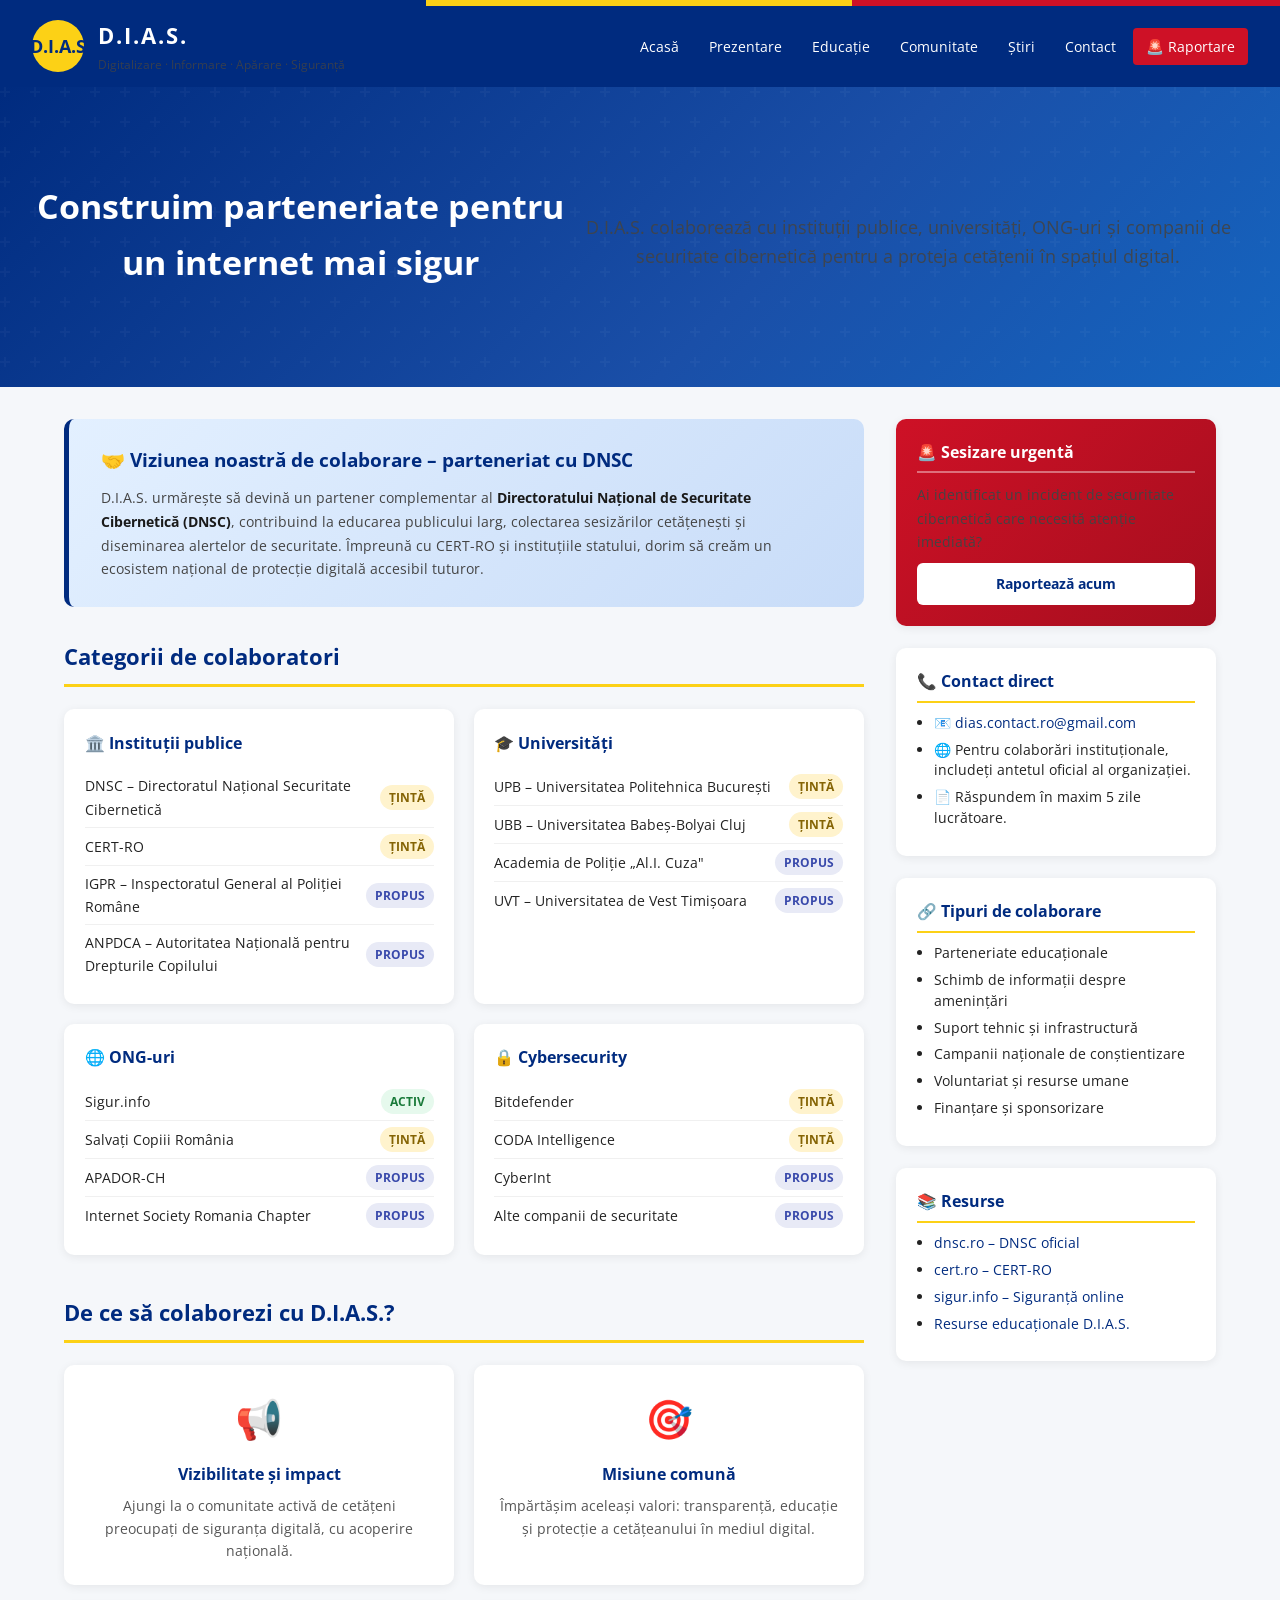
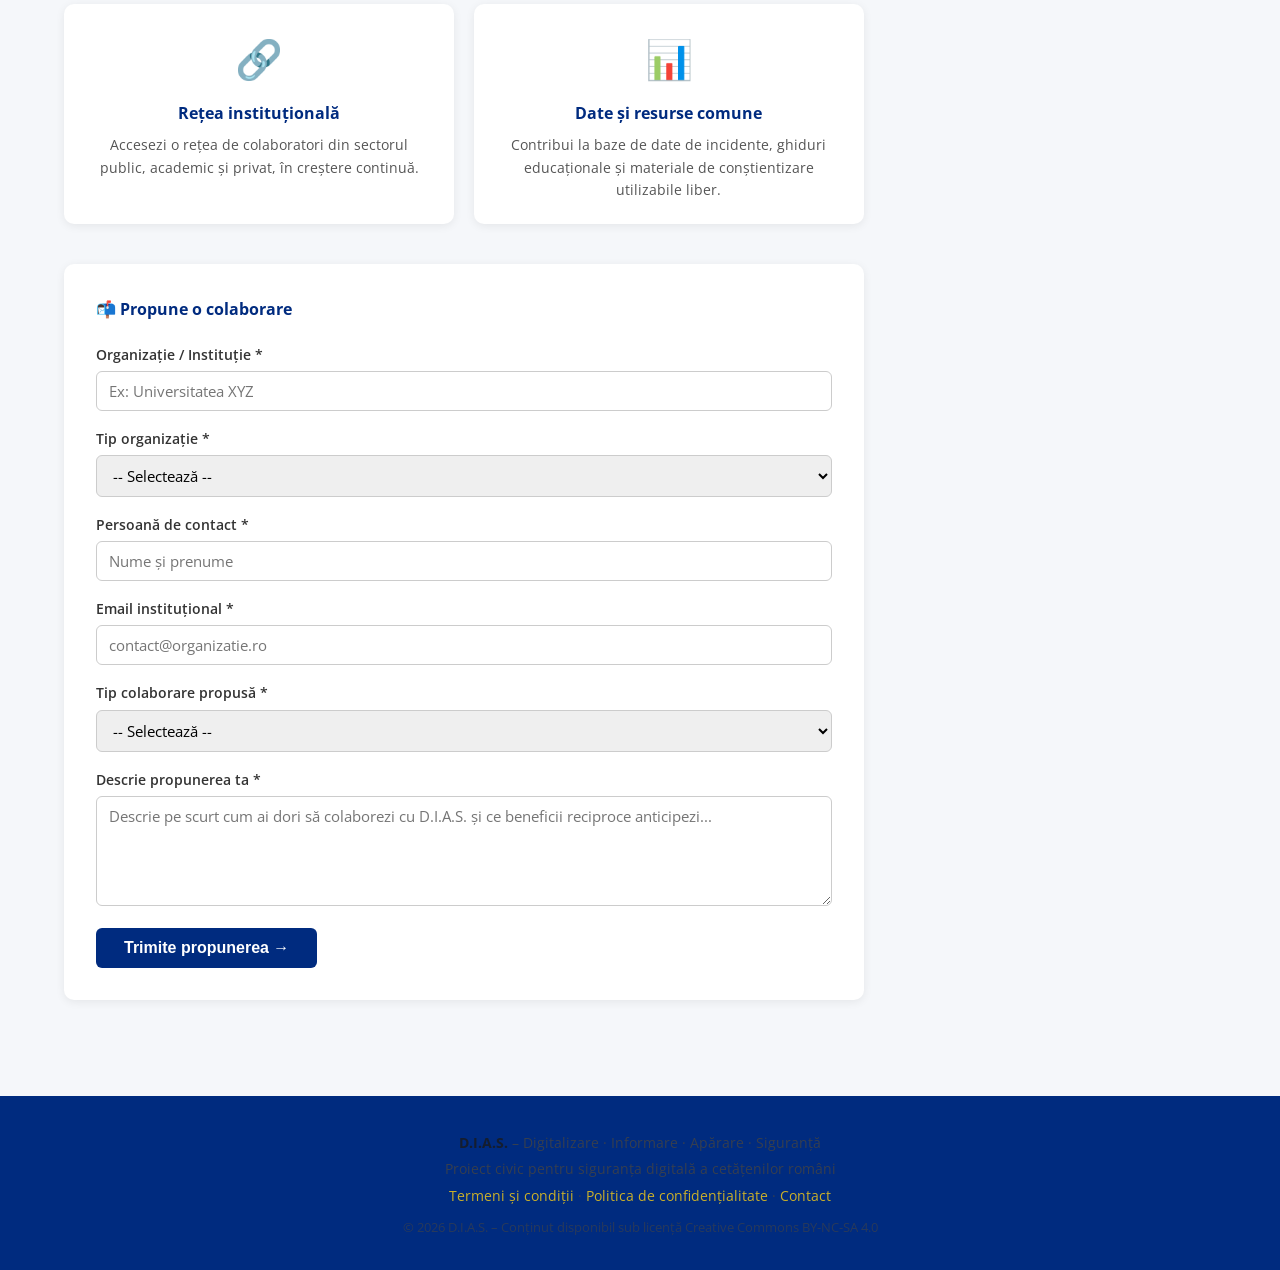
==== colaborari.html @ 6ba21ddb "Add files via upload" ====
<!DOCTYPE html>
<html lang="ro">
<head>
  <meta charset="UTF-8" />
  <meta name="viewport" content="width=device-width, initial-scale=1.0" />
  <title>Colaborări – D.I.A.S.</title>
  <link rel="stylesheet" href="style.css" />
  <link href="https://fonts.googleapis.com/css2?family=Open+Sans:wght@400;600;700&display=swap" rel="stylesheet" />
  <style>
    body { font-family: 'Open Sans', sans-serif; margin: 0; background: #f5f7fa; color: #222; }
    /* ===== HEADER ===== */
    .tricolor-bar { height: 6px; background: linear-gradient(to right, #002B7F 33.3%, #FCD116 33.3% 66.6%, #CE1126 66.6%); }
    header { background: #002B7F; color: #fff; padding: 0 2rem; display: flex; align-items: center; justify-content: space-between; flex-wrap: wrap; }
    .logo-area { display: flex; align-items: center; gap: 14px; padding: 12px 0; }
    .logo-icon { width: 52px; height: 52px; background: #FCD116; border-radius: 50%; display: flex; align-items: center; justify-content: center; font-weight: 700; font-size: 1.1rem; color: #002B7F; }
    .logo-text h1 { margin: 0; font-size: 1.4rem; letter-spacing: 2px; }
    .logo-text p { margin: 0; font-size: 0.75rem; opacity: .8; }
    nav { display: flex; flex-wrap: wrap; gap: 4px; padding: 10px 0; }
    nav a { color: #fff; text-decoration: none; padding: 7px 13px; border-radius: 4px; font-size: 0.9rem; transition: background .2s; }
    nav a:hover, nav a.active { background: rgba(255,255,255,0.15); }
    nav a.nav-report { background: #CE1126; border-radius: 4px; }
    nav a.nav-report:hover { background: #a50e1e; }
    /* ===== HERO ===== */
    .hero { background: linear-gradient(135deg, #002B7F 0%, #1a4fa8 60%, #1565c0 100%); color: #fff; padding: 60px 2rem 50px; text-align: center; }
    .hero h2 { font-size: 2.1rem; margin: 0 0 14px; }
    .hero p { font-size: 1.1rem; opacity: .88; max-width: 680px; margin: 0 auto; }
    /* ===== LAYOUT ===== */
    .page-wrap { max-width: 1200px; margin: 0 auto; padding: 2rem 1.5rem; display: grid; grid-template-columns: 1fr 320px; gap: 2rem; }
    @media(max-width:900px){ .page-wrap { grid-template-columns: 1fr; } }
    /* ===== INTRO DNSC ===== */
    .dnsc-box { background: linear-gradient(135deg, #e3f0ff 0%, #c8dcf8 100%); border-left: 5px solid #002B7F; border-radius: 10px; padding: 1.6rem 2rem; margin-bottom: 2rem; }
    .dnsc-box h3 { color: #002B7F; margin: 0 0 10px; font-size: 1.2rem; }
    .dnsc-box p { margin: 0; line-height: 1.7; }
    /* ===== GRID CATEGORII ===== */
    .section-title { font-size: 1.4rem; font-weight: 700; color: #002B7F; border-bottom: 3px solid #FCD116; padding-bottom: 8px; margin-bottom: 1.4rem; }
    .cat-grid { display: grid; grid-template-columns: repeat(2, 1fr); gap: 1.2rem; margin-bottom: 2.5rem; }
    @media(max-width:640px){ .cat-grid { grid-template-columns: 1fr; } }
    .cat-card { background: #fff; border-radius: 10px; padding: 1.3rem; box-shadow: 0 2px 10px rgba(0,0,0,.07); }
    .cat-card h4 { margin: 0 0 12px; color: #002B7F; font-size: 1rem; display: flex; align-items: center; gap: 8px; }
    .cat-item { display: flex; justify-content: space-between; align-items: center; padding: 6px 0; border-bottom: 1px solid #f0f0f0; font-size: 0.88rem; }
    .cat-item:last-child { border-bottom: none; }
    .badge { font-size: 0.72rem; font-weight: 700; padding: 3px 9px; border-radius: 20px; text-transform: uppercase; }
    .badge-activ { background: #e6f9ed; color: #1a7a3a; }
    .badge-tinta { background: #fff3cd; color: #856404; }
    .badge-propus { background: #e8eaf6; color: #3949ab; }
    /* ===== MOTIVE ===== */
    .motiv-grid { display: grid; grid-template-columns: repeat(2, 1fr); gap: 1.2rem; margin-bottom: 2.5rem; }
    @media(max-width:640px){ .motiv-grid { grid-template-columns: 1fr; } }
    .motiv-card { background: #fff; border-radius: 10px; padding: 1.4rem; box-shadow: 0 2px 10px rgba(0,0,0,.07); text-align: center; }
    .motiv-card .icon { font-size: 2.4rem; margin-bottom: 10px; }
    .motiv-card h4 { margin: 0 0 8px; color: #002B7F; font-size: 1rem; }
    .motiv-card p { margin: 0; font-size: 0.88rem; line-height: 1.6; color: #555; }
    /* ===== FORMULAR ===== */
    .form-card { background: #fff; border-radius: 10px; padding: 2rem; box-shadow: 0 2px 10px rgba(0,0,0,.07); margin-bottom: 2rem; }
    .form-card h3 { margin: 0 0 1.2rem; color: #002B7F; }
    .form-row { margin-bottom: 1rem; }
    .form-row label { display: block; font-size: 0.88rem; font-weight: 600; margin-bottom: 5px; color: #333; }
    .form-row input, .form-row select, .form-row textarea { width: 100%; box-sizing: border-box; padding: 9px 12px; border: 1.5px solid #ccc; border-radius: 6px; font-size: 0.92rem; font-family: inherit; transition: border-color .2s; }
    .form-row input:focus, .form-row select:focus, .form-row textarea:focus { outline: none; border-color: #002B7F; }
    .form-row textarea { resize: vertical; min-height: 110px; }
    .btn-submit { background: #002B7F; color: #fff; border: none; padding: 11px 28px; border-radius: 6px; font-size: 1rem; font-weight: 600; cursor: pointer; transition: background .2s; }
    .btn-submit:hover { background: #1a4fa8; }
    /* ===== SIDEBAR ===== */
    .sidebar-widget { background: #fff; border-radius: 10px; padding: 1.3rem; box-shadow: 0 2px 10px rgba(0,0,0,.07); margin-bottom: 1.4rem; }
    .sidebar-widget h4 { margin: 0 0 10px; font-size: 0.98rem; color: #002B7F; border-bottom: 2px solid #FCD116; padding-bottom: 6px; }
    .widget-urgent { background: linear-gradient(135deg, #CE1126, #a50e1e); color: #fff; }
    .widget-urgent h4 { color: #fff; border-color: rgba(255,255,255,.4); }
    .widget-urgent p { margin: 0 0 10px; font-size: 0.88rem; }
    .btn-urgent { display: block; background: #fff; color: #CE1126; text-align: center; padding: 9px; border-radius: 6px; font-weight: 700; text-decoration: none; font-size: 0.9rem; }
    .sidebar-widget ul { margin: 0; padding: 0 0 0 1.1rem; }
    .sidebar-widget ul li { font-size: 0.87rem; margin-bottom: 6px; line-height: 1.5; }
    .sidebar-widget a { color: #002B7F; }
    /* ===== FOOTER ===== */
    footer { background: #002B7F; color: #fff; text-align: center; padding: 2rem 1rem; margin-top: 2rem; }
    footer p { margin: 4px 0; font-size: 0.85rem; opacity: .8; }
    footer a { color: #FCD116; text-decoration: none; }
  </style>
</head>
<body>
  <div class="tricolor-bar"></div>
  <header>
    <div class="logo-area">
      <div class="logo-icon">D.I.A.S</div>
      <div class="logo-text">
        <h1>D.I.A.S.</h1>
        <p>Digitalizare · Informare · Apărare · Siguranță</p>
      </div>
    </div>
    <nav>
      <a href="index.html">Acasă</a>
      <a href="prezentare.html">Prezentare</a>
      <a href="educatie.html">Educație</a>
      <a href="comunitate.html">Comunitate</a>
      <a href="stiri.html">Știri</a>
      <a href="contact.html">Contact</a>
      <a href="raportare.html" class="nav-report">🚨 Raportare</a>
    </nav>
  </header>

  <div class="hero">
    <h2>Construim parteneriate pentru un internet mai sigur</h2>
    <p>D.I.A.S. colaborează cu instituții publice, universități, ONG-uri și companii de securitate cibernetică pentru a proteja cetățenii în spațiul digital.</p>
  </div>

  <div class="page-wrap">
    <!-- MAIN -->
    <main>
      <!-- Intro DNSC -->
      <div class="dnsc-box">
        <h3>🤝 Viziunea noastră de colaborare – parteneriat cu DNSC</h3>
        <p>D.I.A.S. urmărește să devină un partener complementar al <strong>Directoratului Național de Securitate Cibernetică (DNSC)</strong>, contribuind la educarea publicului larg, colectarea sesizărilor cetățenești și diseminarea alertelor de securitate. Împreună cu CERT-RO și instituțiile statului, dorim să creăm un ecosistem național de protecție digitală accesibil tuturor.</p>
      </div>

      <!-- Grid Categorii Colaboratori -->
      <h2 class="section-title">Categorii de colaboratori</h2>
      <div class="cat-grid">
        <!-- Institutii publice -->
        <div class="cat-card">
          <h4>🏛️ Instituții publice</h4>
          <div class="cat-item"><span>DNSC – Directoratul Național Securitate Cibernetică</span><span class="badge badge-tinta">Țintă</span></div>
          <div class="cat-item"><span>CERT-RO</span><span class="badge badge-tinta">Țintă</span></div>
          <div class="cat-item"><span>IGPR – Inspectoratul General al Poliției Române</span><span class="badge badge-propus">Propus</span></div>
          <div class="cat-item"><span>ANPDCA – Autoritatea Națională pentru Drepturile Copilului</span><span class="badge badge-propus">Propus</span></div>
        </div>
        <!-- Universitati -->
        <div class="cat-card">
          <h4>🎓 Universități</h4>
          <div class="cat-item"><span>UPB – Universitatea Politehnica București</span><span class="badge badge-tinta">Țintă</span></div>
          <div class="cat-item"><span>UBB – Universitatea Babeș-Bolyai Cluj</span><span class="badge badge-tinta">Țintă</span></div>
          <div class="cat-item"><span>Academia de Poliție „Al.I. Cuza"</span><span class="badge badge-propus">Propus</span></div>
          <div class="cat-item"><span>UVT – Universitatea de Vest Timișoara</span><span class="badge badge-propus">Propus</span></div>
        </div>
        <!-- ONG-uri -->
        <div class="cat-card">
          <h4>🌐 ONG-uri</h4>
          <div class="cat-item"><span>Sigur.info</span><span class="badge badge-activ">Activ</span></div>
          <div class="cat-item"><span>Salvați Copiii România</span><span class="badge badge-tinta">Țintă</span></div>
          <div class="cat-item"><span>APADOR-CH</span><span class="badge badge-propus">Propus</span></div>
          <div class="cat-item"><span>Internet Society Romania Chapter</span><span class="badge badge-propus">Propus</span></div>
        </div>
        <!-- Cybersecurity -->
        <div class="cat-card">
          <h4>🔒 Cybersecurity</h4>
          <div class="cat-item"><span>Bitdefender</span><span class="badge badge-tinta">Țintă</span></div>
          <div class="cat-item"><span>CODA Intelligence</span><span class="badge badge-tinta">Țintă</span></div>
          <div class="cat-item"><span>CyberInt</span><span class="badge badge-propus">Propus</span></div>
          <div class="cat-item"><span>Alte companii de securitate</span><span class="badge badge-propus">Propus</span></div>
        </div>
      </div>

      <!-- Motive sa colaborezi -->
      <h2 class="section-title">De ce să colaborezi cu D.I.A.S.?</h2>
      <div class="motiv-grid">
        <div class="motiv-card">
          <div class="icon">📢</div>
          <h4>Vizibilitate și impact</h4>
          <p>Ajungi la o comunitate activă de cetățeni preocupați de siguranța digitală, cu acoperire națională.</p>
        </div>
        <div class="motiv-card">
          <div class="icon">🎯</div>
          <h4>Misiune comună</h4>
          <p>Împărtășim aceleași valori: transparență, educație și protecție a cetățeanului în mediul digital.</p>
        </div>
        <div class="motiv-card">
          <div class="icon">🔗</div>
          <h4>Rețea instituțională</h4>
          <p>Accesezi o rețea de colaboratori din sectorul public, academic și privat, în creștere continuă.</p>
        </div>
        <div class="motiv-card">
          <div class="icon">📊</div>
          <h4>Date și resurse comune</h4>
          <p>Contribui la baze de date de incidente, ghiduri educaționale și materiale de conștientizare utilizabile liber.</p>
        </div>
      </div>

      <!-- Formular -->
      <div class="form-card">
        <h3>📬 Propune o colaborare</h3>
        <form action="mailto:dias.contact.ro@gmail.com" method="post" enctype="text/plain">
          <div class="form-row">
            <label for="org">Organizație / Instituție *</label>
            <input type="text" id="org" name="organizatie" placeholder="Ex: Universitatea XYZ" required />
          </div>
          <div class="form-row">
            <label for="tip-org">Tip organizație *</label>
            <select id="tip-org" name="tip_organizatie" required>
              <option value="">-- Selectează --</option>
              <option>Instituție publică</option>
              <option>Universitate / Instituție academică</option>
              <option>ONG / Asociație</option>
              <option>Companie privată – Cybersecurity</option>
              <option>Companie privată – Alt domeniu</option>
              <option>Media / Presă</option>
              <option>Altele</option>
            </select>
          </div>
          <div class="form-row">
            <label for="persoana">Persoană de contact *</label>
            <input type="text" id="persoana" name="persoana_contact" placeholder="Nume și prenume" required />
          </div>
          <div class="form-row">
            <label for="email">Email instituțional *</label>
            <input type="email" id="email" name="email" placeholder="contact@organizatie.ro" required />
          </div>
          <div class="form-row">
            <label for="tip-col">Tip colaborare propusă *</label>
            <select id="tip-col" name="tip_colaborare" required>
              <option value="">-- Selectează --</option>
              <option>Parteneriat educațional</option>
              <option>Schimb de date / informații</option>
              <option>Suport tehnic</option>
              <option>Campanii de conștientizare</option>
              <option>Finanțare / Sponsorizare</option>
              <option>Voluntariat / Resurse umane</option>
              <option>Altele</option>
            </select>
          </div>
          <div class="form-row">
            <label for="descriere">Descrie propunerea ta *</label>
            <textarea id="descriere" name="descriere" placeholder="Descrie pe scurt cum ai dori să colaborezi cu D.I.A.S. și ce beneficii reciproce anticipezi..." required></textarea>
          </div>
          <button type="submit" class="btn-submit">Trimite propunerea →</button>
        </form>
      </div>
    </main>

    <!-- SIDEBAR -->
    <aside>
      <div class="sidebar-widget widget-urgent">
        <h4>🚨 Sesizare urgentă</h4>
        <p>Ai identificat un incident de securitate cibernetică care necesită atenție imediată?</p>
        <a href="raportare.html" class="btn-urgent">Raportează acum</a>
      </div>

      <div class="sidebar-widget">
        <h4>📞 Contact direct</h4>
        <ul>
          <li>📧 <a href="mailto:dias.contact.ro@gmail.com">dias.contact.ro@gmail.com</a></li>
          <li>🌐 Pentru colaborări instituționale, includeți antetul oficial al organizației.</li>
          <li>📄 Răspundem în maxim 5 zile lucrătoare.</li>
        </ul>
      </div>

      <div class="sidebar-widget">
        <h4>🔗 Tipuri de colaborare</h4>
        <ul>
          <li>Parteneriate educaționale</li>
          <li>Schimb de informații despre amenințări</li>
          <li>Suport tehnic și infrastructură</li>
          <li>Campanii naționale de conștientizare</li>
          <li>Voluntariat și resurse umane</li>
          <li>Finanțare și sponsorizare</li>
        </ul>
      </div>

      <div class="sidebar-widget">
        <h4>📚 Resurse</h4>
        <ul>
          <li><a href="https://dnsc.ro" target="_blank">dnsc.ro – DNSC oficial</a></li>
          <li><a href="https://cert.ro" target="_blank">cert.ro – CERT-RO</a></li>
          <li><a href="https://sigur.info" target="_blank">sigur.info – Siguranță online</a></li>
          <li><a href="educatie.html">Resurse educaționale D.I.A.S.</a></li>
        </ul>
      </div>
    </aside>
  </div>

  <footer>
    <p><strong>D.I.A.S.</strong> – Digitalizare · Informare · Apărare · Siguranță</p>
    <p>Proiect civic pentru siguranța digitală a cetățenilor români</p>
    <p><a href="termeni.html">Termeni și condiții</a> · <a href="confidentialitate.html">Politica de confidențialitate</a> · <a href="contact.html">Contact</a></p>
    <p style="margin-top:10px;opacity:.6;font-size:.8rem;">© 2026 D.I.A.S. – Conținut disponibil sub licență Creative Commons BY-NC-SA 4.0</p>
  </footer>
</body>
</html>
---- style.css ----
/* D.I.A.S. — Design oficial inspirat SRI/DIICOT/IPJ */
*, *::before, *::after { box-sizing: border-box; margin: 0; padding: 0; }

:root {
    --blue:    #003580;
    --blue2:   #002660;
    --blue-l:  #e8f0fb;
    --white:   #ffffff;
    --gray:    #f5f6f8;
    --border:  #dde1e8;
    --text:    #1a1a1a;
    --text2:   #444;
    --text3:   #888;
    --red:     #b91c1c;
    --gold:    #f5a623;
}

html { scroll-behavior: smooth; }
body { font-family: 'Open Sans', sans-serif; background: var(--white); color: var(--text); font-size: 14px; line-height: 1.65; }
.wrap { max-width: 1100px; margin: 0 auto; padding: 0 20px; }
a { color: var(--blue); text-decoration: none; }
a:hover { text-decoration: underline; color: var(--blue2); }
p { color: var(--text2); margin-bottom: 10px; }
p:last-child { margin-bottom: 0; }
strong { font-weight: 700; color: var(--text); }

/* TRICOLOR */
.tricolor { display: flex; height: 5px; }
.tc-blue   { flex: 1; background: #002B7F; }
.tc-yellow { flex: 1; background: #FCD116; }
.tc-red    { flex: 1; background: #CE1126; }

/* HEADER */
.header { background: var(--white); padding: 14px 0; border-bottom: 1px solid var(--border); }
.header-inner { display: flex; align-items: center; justify-content: space-between; gap: 20px; }
.logo { display: flex; align-items: center; gap: 14px; }
.logo img { height: 68px; object-fit: contain; flex-shrink: 0; }
.logo-name { font-size: 20px; font-weight: 700; color: var(--blue); letter-spacing: 1px; line-height: 1; }
.logo-full { font-size: 13px; font-weight: 600; color: var(--text); margin-top: 3px; line-height: 1.3; }
.logo-sub  { font-size: 11px; color: var(--text3); margin-top: 2px; }
.header-sesizare {
    display: inline-block; padding: 8px 20px;
    background: var(--blue); color: #fff;
    font-size: 13px; font-weight: 600; border-radius: 3px;
    white-space: nowrap; transition: background .2s;
}
.header-sesizare:hover { background: var(--blue2); text-decoration: none; color: #fff; }

/* NAV */
.nav { background: var(--blue); }
.nav-inner { display: flex; }
.nav-link {
    display: block; padding: 12px 20px;
    font-size: 13px; font-weight: 600; color: rgba(255,255,255,0.88);
    transition: background .15s; letter-spacing: 0.2px;
}
.nav-link:hover { background: rgba(255,255,255,0.12); color: #fff; text-decoration: none; }
.nav-link.active { background: rgba(255,255,255,0.18); color: #fff; border-bottom: 2px solid #fff; }

/* HERO */
.hero {
    position: relative; min-height: 300px;
    background: linear-gradient(135deg, #002060 0%, #003580 50%, #004aab 100%);
    display: flex; align-items: center; overflow: hidden;
}
.hero::before {
    content: '';
    position: absolute; inset: 0;
    background: url("data:image/svg+xml,%3Csvg width='60' height='60' viewBox='0 0 60 60' xmlns='http://www.w3.org/2000/svg'%3E%3Cg fill='none' fill-rule='evenodd'%3E%3Cg fill='%23ffffff' fill-opacity='0.03'%3E%3Cpath d='M36 34v-4h-2v4h-4v2h4v4h2v-4h4v-2h-4zm0-30V0h-2v4h-4v2h4v4h2V6h4V4h-4zM6 34v-4H4v4H0v2h4v4h2v-4h4v-2H6zM6 4V0H4v4H0v2h4v4h2V6h4V4H6z'/%3E%3C/g%3E%3C/g%3E%3C/svg%3E");
}
.hero-overlay { position: absolute; inset: 0; background: rgba(0,0,0,0.15); }
.hero-content { position: relative; z-index: 1; padding: 60px 20px; }
.hero-content h1 {
    font-size: clamp(22px, 3vw, 36px); font-weight: 700;
    color: #fff; line-height: 1.25; margin-bottom: 10px;
}
.hero-content p { font-size: 15px; color: rgba(255,255,255,0.8); margin-bottom: 24px; font-style: italic; }
.hero-btn {
    display: inline-block; padding: 9px 24px;
    background: transparent; border: 1px solid rgba(255,255,255,0.6);
    color: #fff; font-size: 13px; font-weight: 600; border-radius: 3px;
    transition: all .2s;
}
.hero-btn:hover { background: rgba(255,255,255,0.15); text-decoration: none; }
.hero-dots { position: absolute; bottom: 16px; right: 24px; display: flex; gap: 6px; }
.dot { width: 8px; height: 8px; border-radius: 50%; background: rgba(255,255,255,0.35); }
.dot.active { background: #fff; }

/* URGENTA */
.urgenta-bar {
    background: #fef9e7; border-top: 1px solid #f5c518;
    border-bottom: 1px solid #f5c518; padding: 9px 0;
    font-size: 13px; color: var(--text2);
}
.urgenta-bar strong { color: var(--text); }
.urgenta-bar a { color: var(--blue); font-weight: 600; }

/* PAGE BAR */
.page-bar { background: var(--gray); border-bottom: 1px solid var(--border); padding: 8px 0; }
.page-bar-inner { display: flex; align-items: center; gap: 6px; font-size: 12px; color: var(--text3); }
.page-bar-inner a { color: var(--blue); }
.pb-sep { color: var(--text3); }

/* MAIN LAYOUT */
.main-layout { display: grid; grid-template-columns: 1fr 280px; gap: 28px; padding-top: 28px; padding-bottom: 48px; align-items: start; }

/* CONTENT */
.main-content { display: flex; flex-direction: column; gap: 0; }
.content-block { background: var(--white); border: 1px solid var(--border); padding: 24px; margin-bottom: 20px; }
.content-block:last-child { margin-bottom: 0; }
.block-title {
    font-size: 16px; font-weight: 700; color: var(--blue);
    padding-bottom: 10px; margin-bottom: 16px;
    border-bottom: 2px solid var(--blue);
}
.content-block p { font-size: 14px; color: var(--text2); line-height: 1.75; margin-bottom: 10px; }
.content-list { padding-left: 18px; margin: 0; }
.content-list li { font-size: 14px; color: var(--text2); margin-bottom: 7px; line-height: 1.6; }
.view-all { display: inline-block; margin-top: 14px; font-size: 13px; font-weight: 600; color: var(--blue); }

/* NEWS */
.news-items { display: flex; flex-direction: column; }
.news-row {
    display: flex; align-items: flex-start; gap: 14px;
    padding: 14px 0; border-bottom: 1px solid var(--border);
    transition: background .15s; cursor: pointer;
    text-decoration: none; margin: 0 -24px; padding-left: 24px; padding-right: 24px;
}
.news-row:last-child { border-bottom: none; }
.news-row:hover { background: var(--blue-l); text-decoration: none; }
.news-row-date { font-size: 11px; color: var(--text3); white-space: nowrap; min-width: 68px; padding-top: 2px; }
.news-row-title { font-size: 13px; font-weight: 700; color: var(--blue); margin-bottom: 3px; }
.news-row-desc { font-size: 12px; color: var(--text2); line-height: 1.5; }
.news-row-arrow { font-size: 20px; color: var(--text3); margin-left: auto; flex-shrink: 0; padding-left: 8px; }

/* ARTICLE */
.article { padding-bottom: 24px; margin-bottom: 24px; border-bottom: 1px solid var(--border); }
.article:last-child { border-bottom: none; padding-bottom: 0; margin-bottom: 0; }
.article-meta { display: flex; align-items: center; gap: 10px; margin-bottom: 6px; }
.article-date { font-size: 11px; color: var(--text3); text-transform: uppercase; letter-spacing: 0.5px; }
.article-cat { font-size: 10px; font-weight: 700; text-transform: uppercase; letter-spacing: 1px; color: var(--white); background: var(--blue); padding: 2px 8px; border-radius: 2px; }
.article-title { font-size: 16px; font-weight: 700; color: var(--text); margin-bottom: 10px; line-height: 1.35; }
.article p { font-size: 14px; color: var(--text2); line-height: 1.75; margin-bottom: 8px; }

/* FORM */
.form-embed { border: 1px solid var(--border); margin-top: 16px; background: var(--white); }
.form-embed iframe { display: block; }

/* SIDEBAR */
.sidebar { display: flex; flex-direction: column; gap: 16px; }
.side-widget { background: var(--white); border: 1px solid var(--border); }
.side-widget-title {
    background: var(--blue); color: #fff;
    font-size: 13px; font-weight: 700; padding: 9px 14px;
    letter-spacing: 0.3px;
}
.side-widget > p,
.side-widget > a,
.side-widget > ul,
.side-widget > div { padding: 12px 14px 0; }
.side-widget > *:last-child { padding-bottom: 14px; }
.side-widget p { font-size: 13px; color: var(--text2); line-height: 1.6; }
.side-btn {
    display: block; text-align: center; margin: 10px 14px 14px;
    padding: 9px; background: var(--blue); color: #fff;
    font-size: 13px; font-weight: 600; border-radius: 2px;
    transition: background .2s;
}
.side-btn:hover { background: var(--blue2); text-decoration: none; color: #fff; }
.side-info-row { display: flex; gap: 10px; padding: 10px 14px 0; font-size: 13px; align-items: flex-start; }
.si-label { color: var(--text3); white-space: nowrap; min-width: 48px; padding-top: 1px; }
.side-info-row a { color: var(--blue); line-height: 1.4; }
.side-links { list-style: none; padding: 10px 14px 14px; }
.side-links li { border-bottom: 1px solid var(--border); }
.side-links li:last-child { border-bottom: none; }
.side-links a { display: block; padding: 7px 0; font-size: 13px; color: var(--blue); }
.side-links a:hover { text-decoration: underline; }
.urgent-widget .side-widget-title { background: #b91c1c; }
.urgent-widget p { color: var(--text2); }

/* FOOTER */
.footer { background: #1a2035; margin-top: 0; }
.footer-top { padding: 36px 0; border-bottom: 1px solid rgba(255,255,255,0.08); }
.footer-top-inner { display: grid; grid-template-columns: 2fr 1fr 1fr 1.5fr; gap: 32px; }
.footer-brand { display: flex; align-items: center; gap: 14px; }
.footer-logo { height: 52px; object-fit: contain; }
.footer-brand-name { font-size: 18px; font-weight: 700; color: #fff; letter-spacing: 1px; }
.footer-brand-sub { font-size: 11px; color: #8899bb; margin-top: 3px; line-height: 1.4; }
.footer-nav { display: flex; flex-direction: column; }
.footer-nav-title { font-size: 11px; font-weight: 700; text-transform: uppercase; letter-spacing: 1.5px; color: #aabbcc; margin-bottom: 12px; }
.footer-nav a { font-size: 13px; color: #7788aa; padding: 3px 0; transition: color .15s; }
.footer-nav a:hover { color: #fff; text-decoration: none; }
.footer-nav p { font-size: 12px; color: #556677; line-height: 1.6; }
.footer-nav strong { color: #8899aa; }
.footer-bottom { padding: 12px 0; }
.footer-bottom-inner { display: flex; justify-content: space-between; font-size: 12px; color: #445566; }

.footer-social { display: flex; gap: 14px; margin-top: 14px; }
.footer-social a { color: #7788aa; transition: color .2s; display: flex; text-decoration: none; }
.footer-social a:hover { color: #fff; }
.footer-social svg { width: 20px; height: 20px; }

.empty-msg { padding: 24px; text-align: center; color: #888; font-size: 14px; }
.loading { padding: 16px 0; color: #888; font-size: 13px; }
@media (max-width: 900px) {
    .main-layout { grid-template-columns: 1fr; }
    .sidebar { display: grid; grid-template-columns: 1fr 1fr; }
    .footer-top-inner { grid-template-columns: 1fr 1fr; }
    .hero-content h1 { font-size: 22px; }
}
@media (max-width: 600px) {
    .logo img { height: 48px; }
    .logo-full { font-size: 12px; }
    .nav-link { padding: 10px 12px; font-size: 12px; }
    .sidebar { grid-template-columns: 1fr; }
    .footer-top-inner { grid-template-columns: 1fr; gap: 20px; }
    .footer-bottom-inner { flex-direction: column; gap: 4px; }
    .header-sesizare { font-size: 12px; padding: 7px 14px; }
}

/* ── HERO ACTUALIZAT ─────────────────────────────────── */
.hero-badge {
    display: inline-block;
    background: rgba(255,255,255,0.12);
    border: 1px solid rgba(255,255,255,0.25);
    color: rgba(255,255,255,0.85);
    font-size: 11px; font-weight: 700;
    letter-spacing: 2px; text-transform: uppercase;
    padding: 5px 14px; border-radius: 2px;
    margin-bottom: 16px;
}
.hero-btns { display: flex; gap: 12px; flex-wrap: wrap; margin-top: 24px; }
.hero-btn-primary {
    display: inline-block; padding: 11px 28px;
    background: #fff; color: var(--blue);
    font-size: 13px; font-weight: 700; border-radius: 3px;
    transition: all .2s;
}
.hero-btn-primary:hover { background: #e8f0fb; text-decoration: none; color: var(--blue); }
.hero-btn-sec {
    display: inline-block; padding: 11px 28px;
    background: transparent; border: 1px solid rgba(255,255,255,0.5);
    color: #fff; font-size: 13px; font-weight: 600; border-radius: 3px;
    transition: all .2s;
}
.hero-btn-sec:hover { background: rgba(255,255,255,0.12); text-decoration: none; color: #fff; }

/* ── STATISTICI ──────────────────────────────────────── */
.stats-section {
    background: var(--blue);
    padding: 28px 0;
    border-bottom: 3px solid var(--gold);
}
.stats-grid {
    display: grid;
    grid-template-columns: repeat(4, 1fr);
    gap: 0;
}
.stat-card {
    text-align: center;
    padding: 16px 20px;
    border-right: 1px solid rgba(255,255,255,0.15);
}
.stat-card:last-child { border-right: none; }
.stat-number {
    font-size: 2.4rem; font-weight: 800;
    color: #fff; line-height: 1;
    font-variant-numeric: tabular-nums;
}
.stat-label {
    font-size: 13px; font-weight: 600;
    color: rgba(255,255,255,0.85);
    margin-top: 6px;
}
.stat-sub {
    font-size: 11px; color: rgba(255,255,255,0.5);
    margin-top: 3px;
}

/* ── DOMENII GRID ────────────────────────────────────── */
.domenii-grid {
    display: grid;
    grid-template-columns: repeat(3, 1fr);
    gap: 14px;
    margin-top: 4px;
}
.domeniu-card {
    border: 1px solid var(--border);
    padding: 16px 14px;
    background: var(--gray);
    transition: border-color .2s, background .2s;
}
.domeniu-card:hover {
    border-color: var(--blue);
    background: var(--blue-l);
}
.domeniu-icon { font-size: 1.6rem; margin-bottom: 8px; }
.domeniu-title { font-size: 13px; font-weight: 700; color: var(--blue); margin-bottom: 5px; }
.domeniu-desc { font-size: 12px; color: var(--text2); line-height: 1.5; }

/* ── STEPS ───────────────────────────────────────────── */
.steps-list { display: flex; flex-direction: column; gap: 0; }
.step {
    display: flex; align-items: flex-start; gap: 16px;
    padding: 16px 0;
    border-bottom: 1px solid var(--border);
}
.step:last-child { border-bottom: none; padding-bottom: 0; }
.step-num {
    font-size: 1.6rem; font-weight: 800;
    color: var(--blue); opacity: 0.25;
    min-width: 36px; line-height: 1;
    flex-shrink: 0;
}
.step-title { font-size: 14px; font-weight: 700; color: var(--text); margin-bottom: 4px; }
.step-desc { font-size: 13px; color: var(--text2); line-height: 1.6; margin: 0; }

/* ── STATUS WIDGET ───────────────────────────────────── */
.status-list { padding: 10px 14px 14px; display: flex; flex-direction: column; gap: 8px; }
.status-row { display: flex; align-items: center; gap: 9px; font-size: 13px; color: var(--text2); }
.status-dot {
    width: 9px; height: 9px; border-radius: 50%; flex-shrink: 0;
}
.status-dot.green { background: #16a34a; box-shadow: 0 0 5px rgba(22,163,74,0.5); }
.status-dot.yellow { background: #d97706; box-shadow: 0 0 5px rgba(217,119,6,0.5); }
.status-dot.red { background: #dc2626; box-shadow: 0 0 5px rgba(220,38,38,0.5); }
.status-text { font-weight: 600; }

/* ── RESPONSIVE ──────────────────────────────────────── */
@media (max-width: 900px) {
    .stats-grid { grid-template-columns: repeat(2, 1fr); }
    .domenii-grid { grid-template-columns: repeat(2, 1fr); }
}
@media (max-width: 600px) {
    .stats-grid { grid-template-columns: repeat(2, 1fr); }
    .domenii-grid { grid-template-columns: 1fr; }
    .hero-btns { flex-direction: column; }
    .hero-btn-primary, .hero-btn-sec { text-align: center; }
}

/* ── ALERTE BAR ──────────────────────────────────────── */
.alerte-bar {
    background: #1a0000;
    border-bottom: 1px solid #7f1d1d;
    padding: 7px 0;
    overflow: hidden;
}
.alerte-inner {
    display: flex; align-items: center; gap: 14px;
    font-size: 12px;
}
.alerte-label {
    font-weight: 800; color: #fca5a5;
    white-space: nowrap; flex-shrink: 0;
    letter-spacing: 0.5px;
}
.alerte-ticker {
    flex: 1; overflow: hidden;
    display: flex; gap: 40px;
    color: rgba(252,165,165,0.75);
    animation: ticker 18s linear infinite;
    white-space: nowrap;
}
@keyframes ticker {
    0%   { transform: translateX(0); }
    100% { transform: translateX(-50%); }
}
.alerte-link {
    white-space: nowrap; flex-shrink: 0;
    color: #fca5a5; font-weight: 700;
    font-size: 12px; text-decoration: none;
}
.alerte-link:hover { text-decoration: underline; color: #fff; }

/* ── OPERATIUNI ──────────────────────────────────────── */
.operatiuni-list {
    display: flex; flex-direction: column; gap: 0;
}
.op-item {
    display: flex; align-items: flex-start; gap: 14px;
    padding: 16px 0;
    border-bottom: 1px solid var(--border);
}
.op-item:last-child { border-bottom: none; padding-bottom: 0; }
.op-status {
    font-size: 10px; font-weight: 800;
    letter-spacing: 1px; text-transform: uppercase;
    padding: 3px 10px; border-radius: 2px;
    white-space: nowrap; flex-shrink: 0;
    background: #dcfce7; color: #166534;
    margin-top: 2px;
}
.op-activ-badge {
    background: #fff7ed; color: #9a3412;
}
.op-body { flex: 1; min-width: 0; }
.op-title {
    font-size: 13px; font-weight: 700;
    color: var(--text); margin-bottom: 5px;
    font-family: monospace; letter-spacing: 0.2px;
}
.op-desc {
    font-size: 12px; color: var(--text2);
    line-height: 1.6; margin-bottom: 8px;
}
.op-meta {
    display: flex; gap: 16px;
    font-size: 11px; color: var(--text3);
}
.op-meta span { display: flex; align-items: center; gap: 4px; }
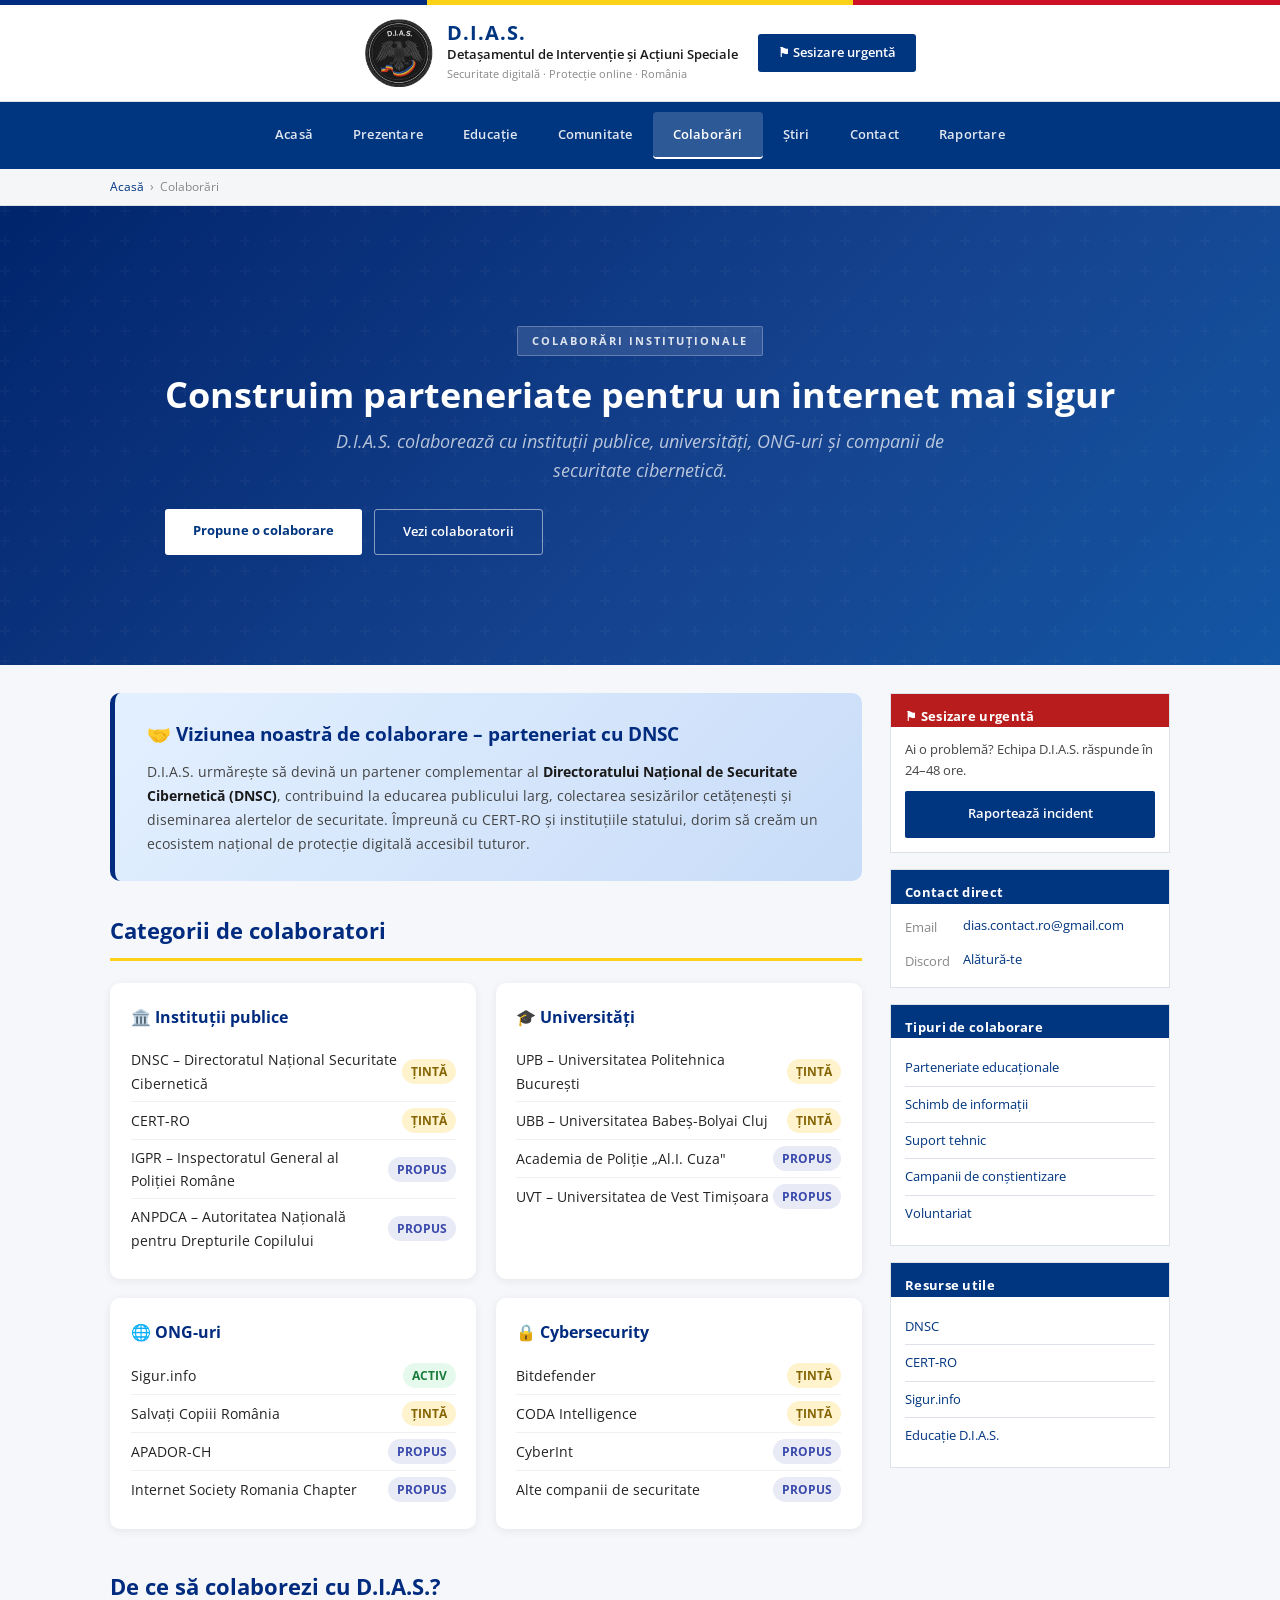
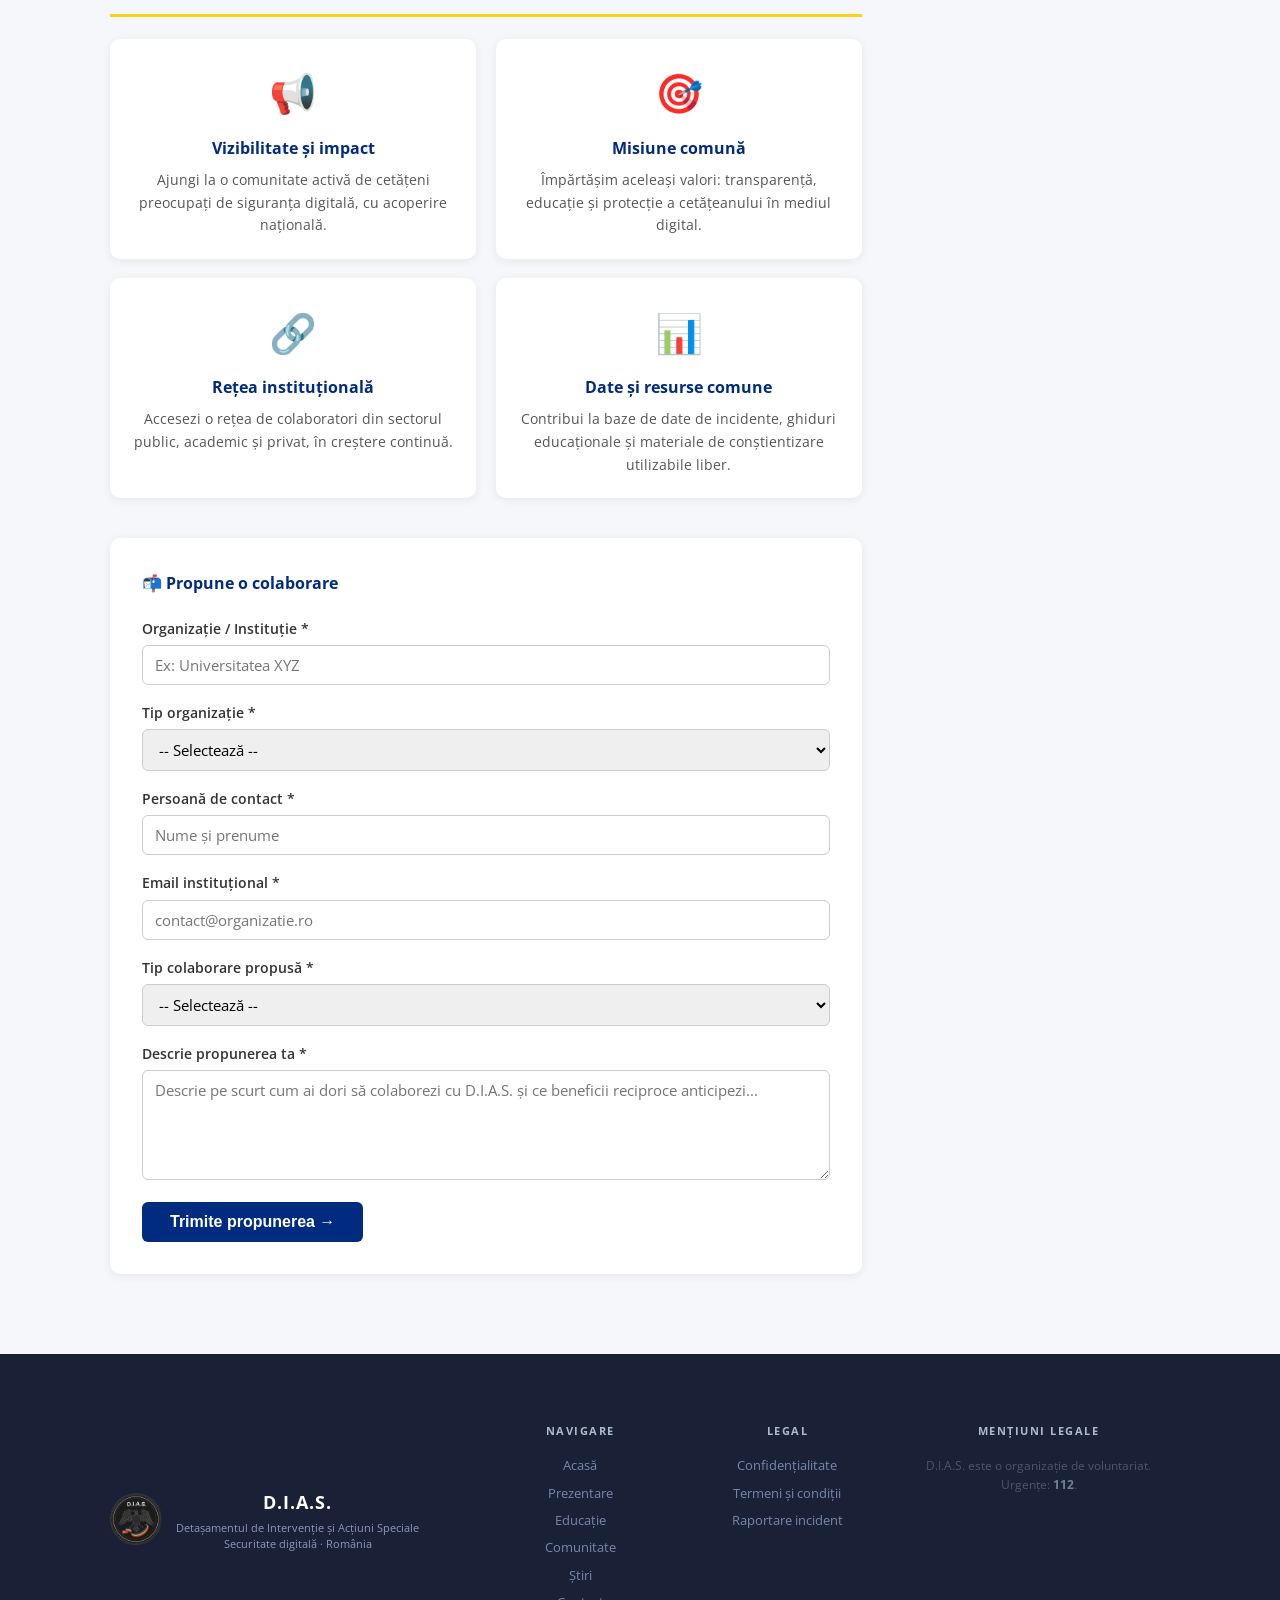
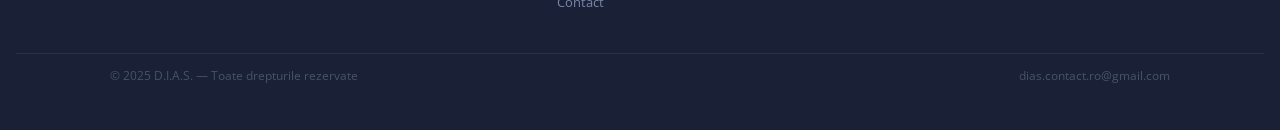
==== commit c9822404: "Add files via upload" ====
--- a/colaborari.html
+++ b/colaborari.html
@@ -74,37 +74,52 @@
     footer { background: #002B7F; color: #fff; text-align: center; padding: 2rem 1rem; margin-top: 2rem; }
     footer p { margin: 4px 0; font-size: 0.85rem; opacity: .8; }
     footer a { color: #FCD116; text-decoration: none; }
-  </style>
+</style>
 </head>
 <body>
-  <div class="tricolor-bar"></div>
-  <header>
-    <div class="logo-area">
-      <div class="logo-icon">D.I.A.S</div>
-      <div class="logo-text">
-        <h1>D.I.A.S.</h1>
-        <p>Digitalizare · Informare · Apărare · Siguranță</p>
-      </div>
+<div class="tricolor"><div class="tc-blue"></div><div class="tc-yellow"></div><div class="tc-red"></div></div>
+<header class="header">
+    <div class="wrap header-inner">
+        <a href="index.html" class="logo">
+            <img src="assets/dias-logo.png" alt="D.I.A.S.">
+            <div class="logo-text">
+                <div class="logo-name">D.I.A.S.</div>
+                <div class="logo-full">Detașamentul de Intervenție și Acțiuni Speciale</div>
+                <div class="logo-sub">Securitate digitală · Protecție online · România</div>
+            </div>
+        </a>
+        <div class="header-right"><a href="sesizare.html" class="header-sesizare">⚑ Sesizare urgentă</a></div>
     </div>
-    <nav>
-      <a href="index.html">Acasă</a>
-      <a href="prezentare.html">Prezentare</a>
-      <a href="educatie.html">Educație</a>
-      <a href="comunitate.html">Comunitate</a>
-      <a href="stiri.html">Știri</a>
-      <a href="contact.html">Contact</a>
-      <a href="raportare.html" class="nav-report">🚨 Raportare</a>
-    </nav>
-  </header>
-
-  <div class="hero">
-    <h2>Construim parteneriate pentru un internet mai sigur</h2>
-    <p>D.I.A.S. colaborează cu instituții publice, universități, ONG-uri și companii de securitate cibernetică pentru a proteja cetățenii în spațiul digital.</p>
-  </div>
-
-  <div class="page-wrap">
-    <!-- MAIN -->
-    <main>
+</header>
+<nav class="nav">
+    <div class="wrap nav-inner">
+        <a href="index.html" class="nav-link">Acasă</a>
+        <a href="despre.html" class="nav-link">Prezentare</a>
+        <a href="educatie.html" class="nav-link">Educație</a>
+        <a href="comunitate.html" class="nav-link">Comunitate</a>
+        <a href="colaborari.html" class="nav-link active">Colaborări</a>
+        <a href="stiri.html" class="nav-link">Știri</a>
+        <a href="contact.html" class="nav-link">Contact</a>
+        <a href="sesizare.html" class="nav-link">Raportare</a>
+    </div>
+</nav>
+<div class="page-bar"><div class="wrap page-bar-inner"><a href="index.html">Acasă</a><span class="pb-sep">›</span><span>Colaborări</span></div></div>
+
+<section class="hero">
+    <div class="hero-overlay"></div>
+    <div class="wrap hero-content">
+        <div class="hero-badge">COLABORĂRI INSTITUȚIONALE</div>
+        <h1>Construim parteneriate pentru un internet mai sigur</h1>
+        <p>D.I.A.S. colaborează cu instituții publice, universități, ONG-uri și companii de securitate cibernetică.</p>
+        <div class="hero-btns">
+            <a href="#formular" class="hero-btn-primary">Propune o colaborare</a>
+            <a href="#categorii" class="hero-btn-sec">Vezi colaboratorii</a>
+        </div>
+    </div>
+</section>
+
+<div class="wrap main-layout">
+<main class="main-content">
       <!-- Intro DNSC -->
       <div class="dnsc-box">
         <h3>🤝 Viziunea noastră de colaborare – parteneriat cu DNSC</h3>
@@ -224,52 +239,47 @@
       </div>
     </main>
 
-    <!-- SIDEBAR -->
-    <aside>
-      <div class="sidebar-widget widget-urgent">
-        <h4>🚨 Sesizare urgentă</h4>
-        <p>Ai identificat un incident de securitate cibernetică care necesită atenție imediată?</p>
-        <a href="raportare.html" class="btn-urgent">Raportează acum</a>
-      </div>
-
-      <div class="sidebar-widget">
-        <h4>📞 Contact direct</h4>
-        <ul>
-          <li>📧 <a href="mailto:dias.contact.ro@gmail.com">dias.contact.ro@gmail.com</a></li>
-          <li>🌐 Pentru colaborări instituționale, includeți antetul oficial al organizației.</li>
-          <li>📄 Răspundem în maxim 5 zile lucrătoare.</li>
-        </ul>
-      </div>
-
-      <div class="sidebar-widget">
-        <h4>🔗 Tipuri de colaborare</h4>
-        <ul>
-          <li>Parteneriate educaționale</li>
-          <li>Schimb de informații despre amenințări</li>
-          <li>Suport tehnic și infrastructură</li>
-          <li>Campanii naționale de conștientizare</li>
-          <li>Voluntariat și resurse umane</li>
-          <li>Finanțare și sponsorizare</li>
-        </ul>
-      </div>
-
-      <div class="sidebar-widget">
-        <h4>📚 Resurse</h4>
-        <ul>
-          <li><a href="https://dnsc.ro" target="_blank">dnsc.ro – DNSC oficial</a></li>
-          <li><a href="https://cert.ro" target="_blank">cert.ro – CERT-RO</a></li>
-          <li><a href="https://sigur.info" target="_blank">sigur.info – Siguranță online</a></li>
-          <li><a href="educatie.html">Resurse educaționale D.I.A.S.</a></li>
-        </ul>
-      </div>
+    <aside class="sidebar">
+        <div class="side-widget urgent-widget">
+            <div class="side-widget-title">⚑ Sesizare urgentă</div>
+            <p>Ai o problemă? Echipa D.I.A.S. răspunde în 24–48 ore.</p>
+            <a href="sesizare.html" class="side-btn">Raportează incident</a>
+        </div>
+        <div class="side-widget">
+            <div class="side-widget-title">Contact direct</div>
+            <div class="side-info-row"><span class="si-label">Email</span><a href="mailto:dias.contact.ro@gmail.com">dias.contact.ro@gmail.com</a></div>
+            <div class="side-info-row"><span class="si-label">Discord</span><a href="https://discord.gg/egsZMS3j5e" target="_blank">Alătură-te</a></div>
+        </div>
+        <div class="side-widget">
+            <div class="side-widget-title">Tipuri de colaborare</div>
+            <ul class="side-links">
+                <li><a href="#formular">Parteneriate educaționale</a></li>
+                <li><a href="#formular">Schimb de informații</a></li>
+                <li><a href="#formular">Suport tehnic</a></li>
+                <li><a href="#formular">Campanii de conștientizare</a></li>
+                <li><a href="#formular">Voluntariat</a></li>
+            </ul>
+        </div>
+        <div class="side-widget">
+            <div class="side-widget-title">Resurse utile</div>
+            <ul class="side-links">
+                <li><a href="https://dnsc.ro" target="_blank">DNSC</a></li>
+                <li><a href="https://cert.ro" target="_blank">CERT-RO</a></li>
+                <li><a href="https://sigur.info" target="_blank">Sigur.info</a></li>
+                <li><a href="educatie.html">Educație D.I.A.S.</a></li>
+            </ul>
+        </div>
     </aside>
-  </div>
-
-  <footer>
-    <p><strong>D.I.A.S.</strong> – Digitalizare · Informare · Apărare · Siguranță</p>
-    <p>Proiect civic pentru siguranța digitală a cetățenilor români</p>
-    <p><a href="termeni.html">Termeni și condiții</a> · <a href="confidentialitate.html">Politica de confidențialitate</a> · <a href="contact.html">Contact</a></p>
-    <p style="margin-top:10px;opacity:.6;font-size:.8rem;">© 2026 D.I.A.S. – Conținut disponibil sub licență Creative Commons BY-NC-SA 4.0</p>
-  </footer>
+</div>
+
+<footer class="footer">
+    <div class="footer-top"><div class="wrap footer-top-inner">
+        <div class="footer-brand"><img src="assets/dias-logo.png" alt="D.I.A.S." class="footer-logo"><div><div class="footer-brand-name">D.I.A.S.</div><div class="footer-brand-sub">Detașamentul de Intervenție și Acțiuni Speciale<br>Securitate digitală · România</div></div></div>
+        <div class="footer-nav"><div class="footer-nav-title">Navigare</div><a href="index.html">Acasă</a><a href="despre.html">Prezentare</a><a href="educatie.html">Educație</a><a href="comunitate.html">Comunitate</a><a href="stiri.html">Știri</a><a href="contact.html">Contact</a></div>
+        <div class="footer-nav"><div class="footer-nav-title">Legal</div><a href="confidentialitate.html">Confidențialitate</a><a href="termeni.html">Termeni și condiții</a><a href="sesizare.html">Raportare incident</a></div>
+        <div class="footer-nav"><div class="footer-nav-title">Mențiuni legale</div><p>D.I.A.S. este o organizație de voluntariat. Urgențe: <strong>112</strong>.</p></div>
+    </div></div>
+    <div class="footer-bottom"><div class="wrap footer-bottom-inner"><span>© 2025 D.I.A.S. — Toate drepturile rezervate</span><span>dias.contact.ro@gmail.com</span></div></div>
+</footer>
 </body>
 </html>
